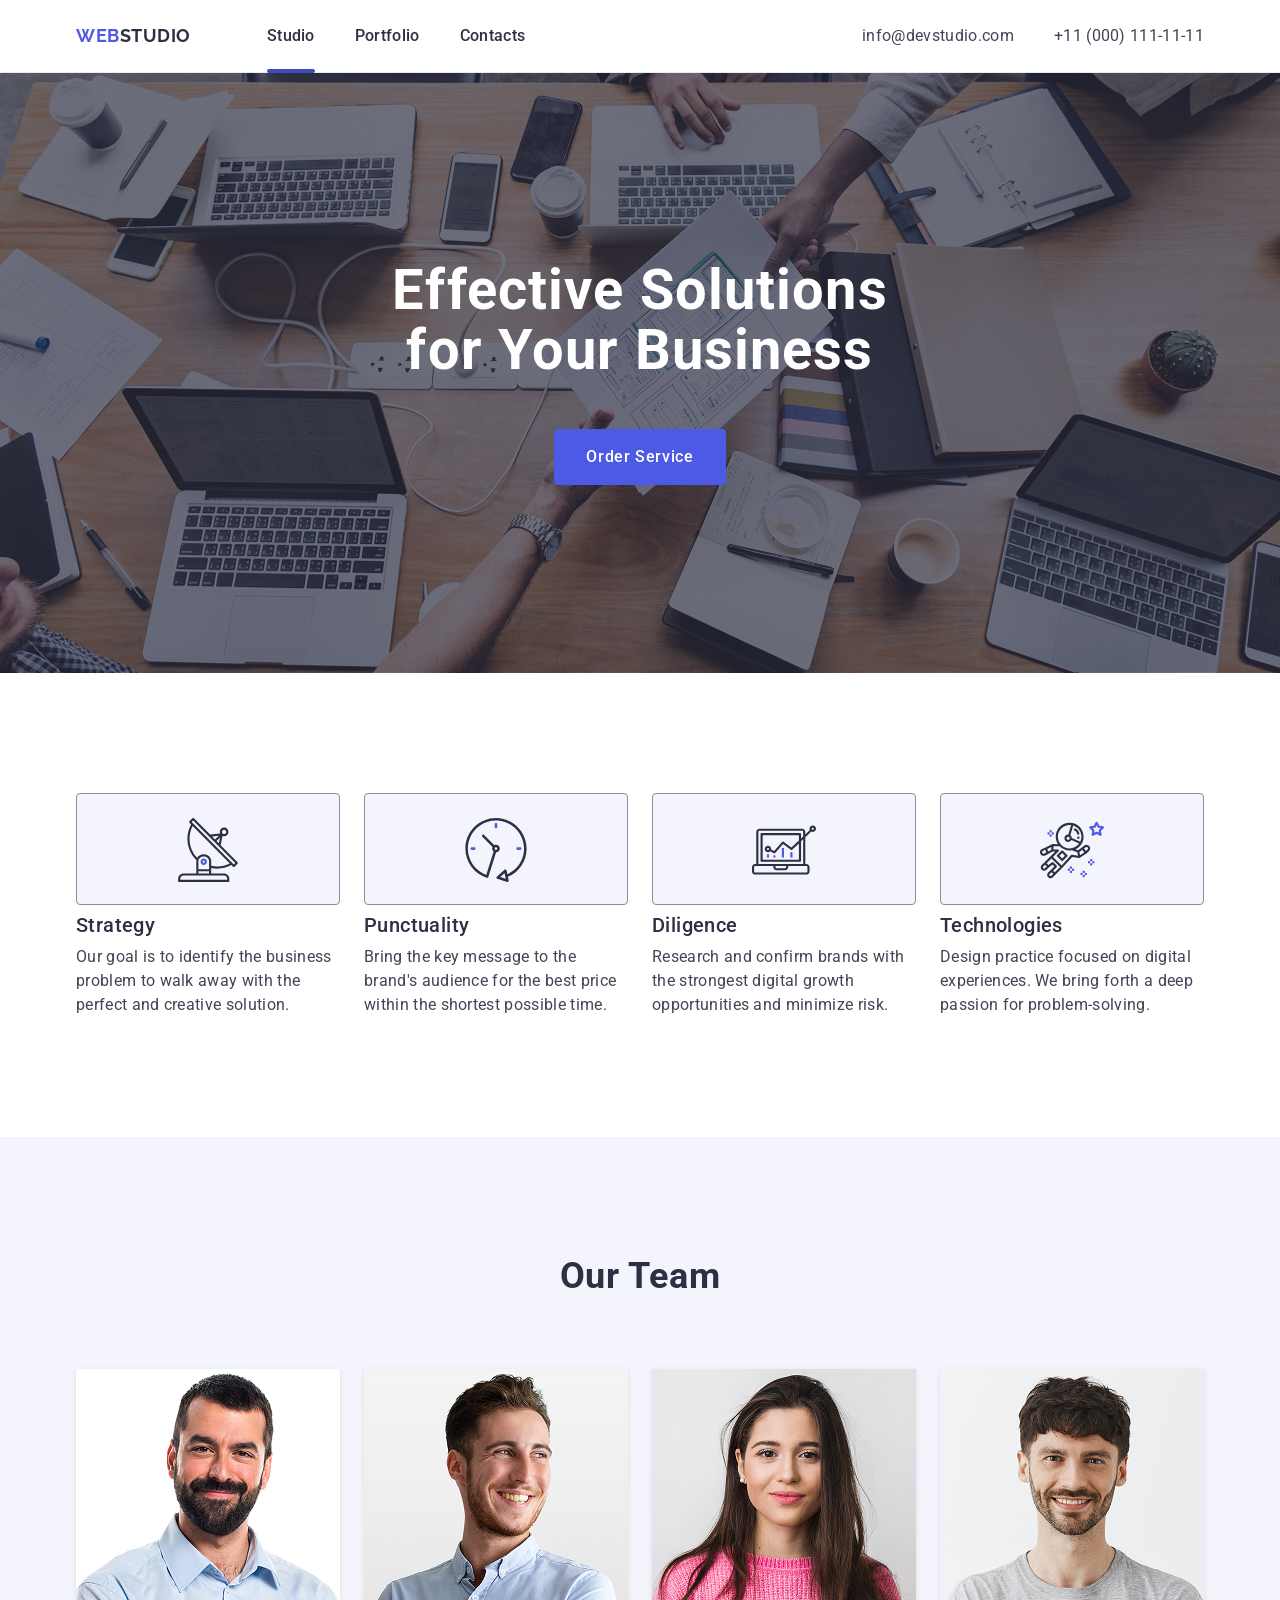
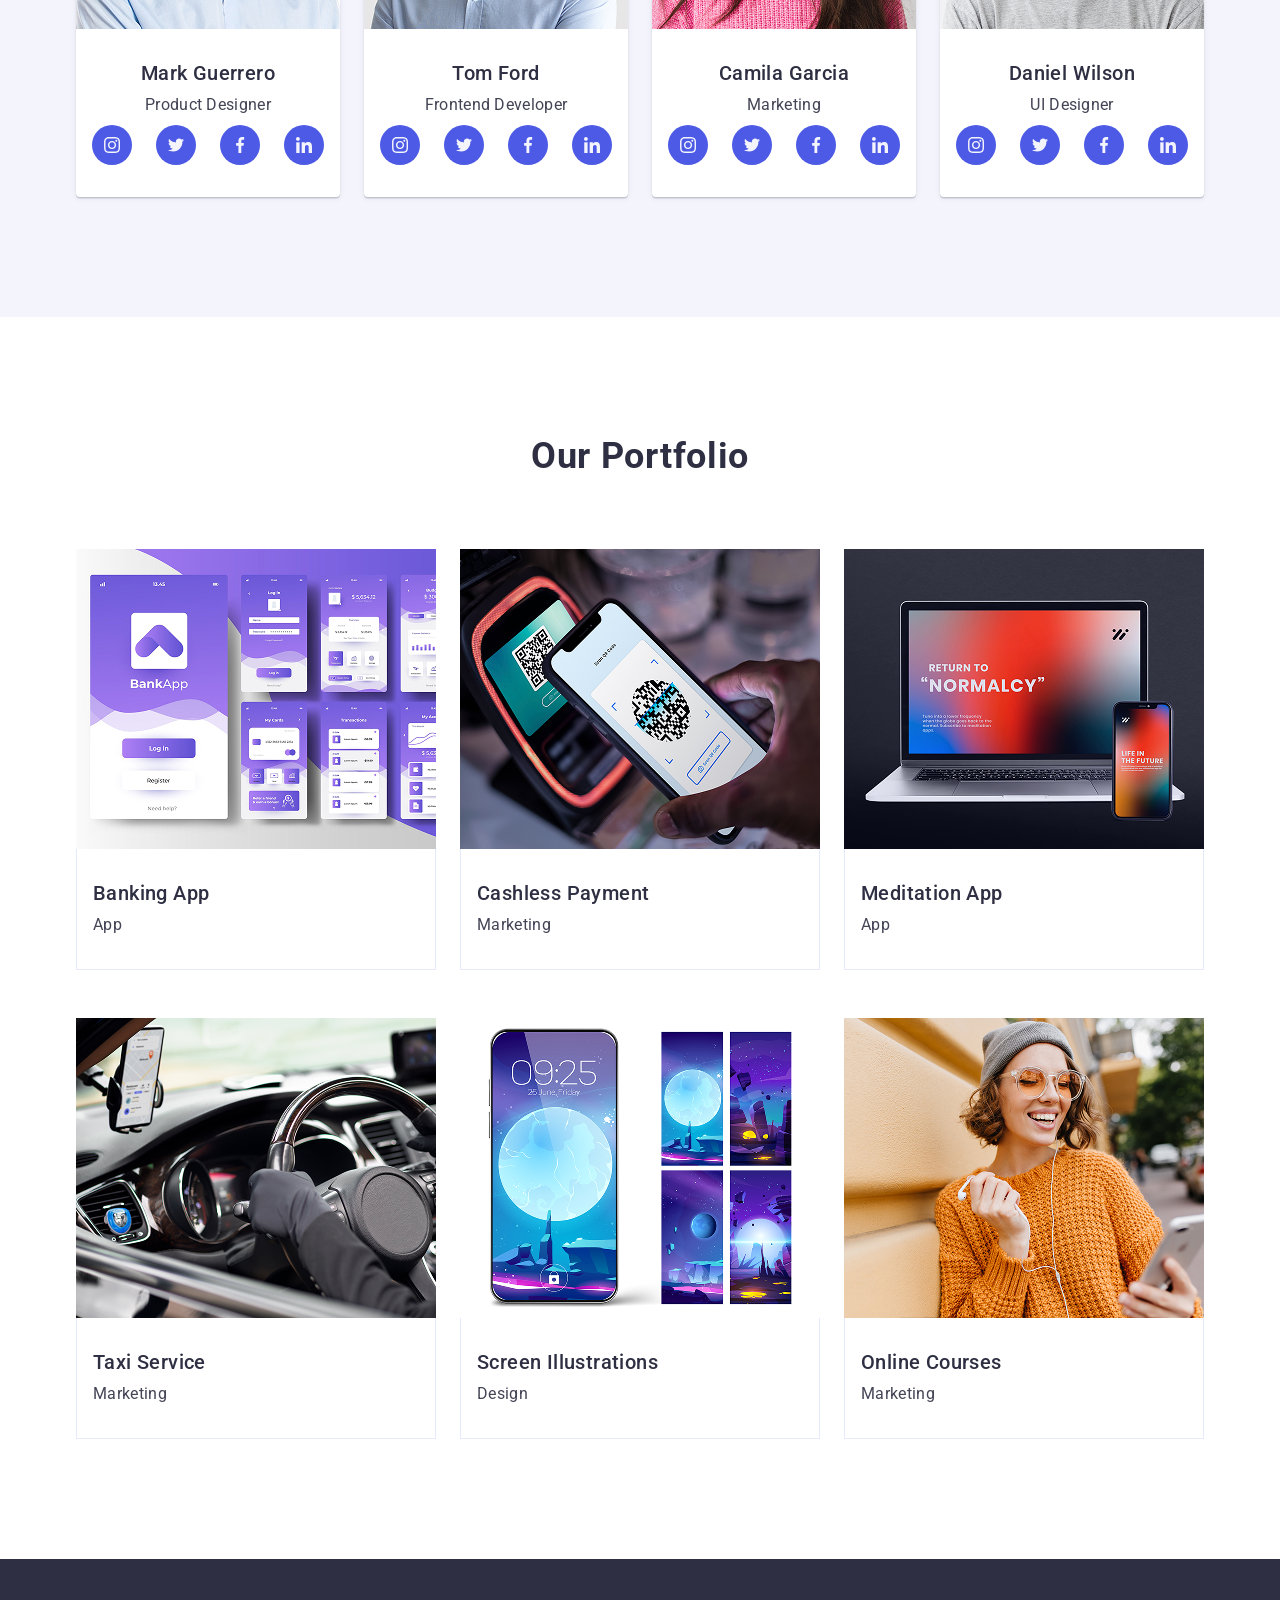
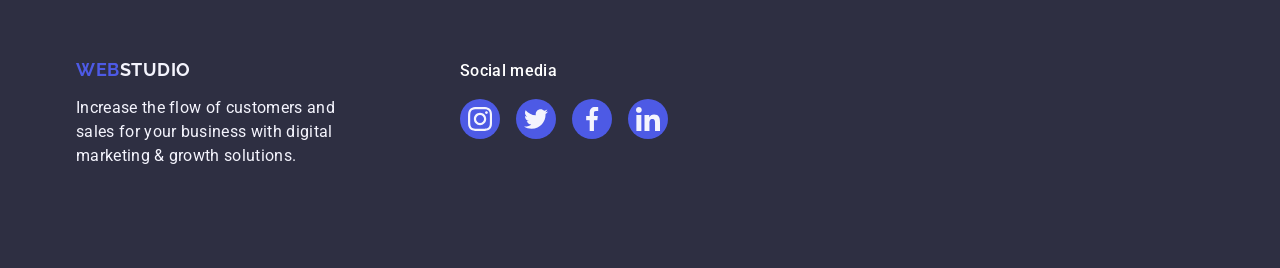
==== index.html @ d038e470 "Move files to root directory" ====
<!DOCTYPE html>
<html lang="en">

<head>
    <meta charset="UTF-8">
    <meta name="viewport" content="width=device-width, initial-scale=1.0">
    <title>WebStudio</title>
    <link rel="stylesheet" href="https://cdnjs.cloudflare.com/ajax/libs/modern-normalize/3.0.1/modern-normalize.min.css"
        integrity="sha512-q6WgHqiHlKyOqslT/lgBgodhd03Wp4BEqKeW6nNtlOY4quzyG3VoQKFrieaCeSnuVseNKRGpGeDU3qPmabCANg=="
        crossorigin="anonymous" referrerpolicy="no-referrer">
    <link rel="preconnect" href="https://fonts.googleapis.com">
    <link rel="preconnect" href="https://fonts.gstatic.com" crossorigin>
    <link href="https://fonts.googleapis.com/css2?family=Raleway:wght@700&family=Roboto:wght@400;500;700&display=swap"
        rel="stylesheet">
    <link rel="stylesheet" href="./css/styles.css">
</head>

<body>

    <header class="header">
        <div class="container header-container">

            <nav class="header-nav">
                <a class="header-logo" href="./index.html"><span class="header-logo-blue">Web</span>Studio</a>
                <ul class="header-menu">
                    <li><a class="header-link current" href="./index.html">Studio</a></li>
                    <li><a class="header-link" href="">Portfolio</a></li>
                    <li><a class="header-link" href="">Contacts</a></li>
                </ul>
            </nav>

            <address class="header-address">
                <ul class="header-contacts-list">
                    <li><a class="header-contacts" href="mailto:info@devstudio.com">info@devstudio.com</a></li>
                    <li><a class="header-contacts" href="tel:+110001111111">+11 (000) 111-11-11</a></li>
                </ul>
            </address>

        </div>
    </header>

    <main>
        <section class="hero">
            <div class="container">
                <h1 class="hero-title">Effective Solutions for Your Business</h1>
                <button class="hero-button" type="button">Order Service</button>
            </div>
        </section>

        <section class="our-features">
            <div class="container">
                <h2 class="visually-hidden">Our Features</h2>
                <ul class="features-list">
                    <li class="features-item">
                        <div class="icon-wrapper">
                            <svg class="features-icon" width="64" height="64" aria-hidden="true">
                                <use href="./images/icons.svg#icon-antenna"></use>
                            </svg>
                        </div>
                        <h3 class="features-h">Strategy</h3>
                        <p class="features-text">Our goal is to identify the business problem to walk away with the perfect
                            and creative solution.</p>
                    </li>
                
                    <li class="features-item">
                        <div class="icon-wrapper">
                            <svg class="features-icon" width="64" height="64" aria-hidden="true">
                                <use href="./images/icons.svg#icon-clock"></use>
                            </svg>
                        </div>
                        <h3 class="features-h">Punctuality</h3>
                        <p class="features-text">Bring the key message to the brand's audience for the best price within the
                            shortest possible time.</p>
                    </li>
                
                    <li class="features-item">
                        <div class="icon-wrapper">
                            <svg class="features-icon" width="64" height="64" aria-hidden="true">
                                <use href="./images/icons.svg#icon-diagram"></use>
                            </svg>
                        </div>
                        <h3 class="features-h">Diligence</h3>
                        <p class="features-text">Research and confirm brands with the strongest digital growth opportunities
                            and minimize risk.</p>
                    </li>
                
                    <li class="features-item">
                        <div class="icon-wrapper">
                            <svg class="features-icon" width="64" height="64" aria-hidden="true">
                                <use href="./images/icons.svg#icon-astronaut"></use>
                            </svg>
                        </div>
                        <h3 class="features-h">Technologies</h3>
                        <p class="features-text">Design practice focused on digital experiences. We bring forth a deep
                            passion for problem-solving.</p>
                    </li>
                </ul>
            </div>
        </section>

        <section class="team">
            <div class="container">
            <h2 class="our-team">Our Team</h2>
            <ul class="team-list">
                <li class="team-item">
                    <img src="./images/product.png" alt="Product Designer" width="264" height="260">
                    <div class="team-text">
                        <h3 class="team-members">Mark Guerrero</h3>
                        <p class="team-position">Product Designer</p>
                        <ul class="social-list">
                            <li class="social-item">
                                <div class="team-wrapper">
                                    <svg class="social-icon" width="16" height="16" aria-hidden="true">
                                        <use href="./images/icons.svg#icon-instagram"></use>
                                    </svg>
                                </div>
                            </li>
                        
                            <li class="social-item">
                                <div class="team-wrapper">
                                    <svg class="social-icon" width="16" height="16" aria-hidden="true">
                                        <use href="./images/icons.svg#icon-twitter"></use>
                                    </svg>
                                </div>
                            </li>
                        
                            <li class="social-item">
                                <div class="team-wrapper">
                                    <svg class="social-icon" width="16" height="16" aria-hidden="true">
                                        <use href="./images/icons.svg#icon-facebook"></use>
                                    </svg>
                                </div>
                            </li>
                        
                            <li class="social-item">
                                <div class="team-wrapper">
                                    <svg class="social-icon" width="16" height="16" aria-hidden="true">
                                        <use href="./images/icons.svg#icon-linkedin"></use>
                                    </svg>
                                </div>
                            </li>
                        </ul>
                    </div>
                </li>
            
                <li class="team-item">
                    <img src="./images/frontend.png" alt="Frontend Developer" width="264" height="260">
                    <div class="team-text">
                        <h3 class="team-members">Tom Ford</h3>
                        <p class="team-position">Frontend Developer</p>
                        <ul class="social-list">
                            <li class="social-item">
                                <div class="team-wrapper">
                                    <svg class="social-icon" width="16" height="16" aria-hidden="true">
                                        <use href="./images/icons.svg#icon-instagram"></use>
                                    </svg>
                                </div>
                            </li>
                        
                            <li class="social-item">
                                <div class="team-wrapper">
                                    <svg class="social-icon" width="16" height="16" aria-hidden="true">
                                        <use href="./images/icons.svg#icon-twitter"></use>
                                    </svg>
                                </div>
                            </li>
                        
                            <li class="social-item">
                                <div class="team-wrapper">
                                    <svg class="social-icon" width="16" height="16" aria-hidden="true">
                                        <use href="./images/icons.svg#icon-facebook"></use>
                                    </svg>
                                </div>
                            </li>
                        
                            <li class="social-item">
                                <div class="team-wrapper">
                                    <svg class="social-icon" width="16" height="16" aria-hidden="true">
                                        <use href="./images/icons.svg#icon-linkedin"></use>
                                    </svg>
                                </div>
                            </li>
                        </ul>
                    </div>
                </li>
            
                <li class="team-item">
                    <img src="./images/marketing.png" alt="Marketing" width="264" height="260">
                    <div class="team-text">
                        <h3 class="team-members">Camila Garcia</h3>
                        <p class="team-position">Marketing</p>
                        <ul class="social-list">
                            <li class="social-item">
                                <div class="team-wrapper">
                                    <svg class="social-icon" width="16" height="16" aria-hidden="true">
                                        <use href="./images/icons.svg#icon-instagram"></use>
                                    </svg>
                                </div>
                            </li>
                        
                            <li class="social-item">
                                <div class="team-wrapper">
                                    <svg class="social-icon" width="16" height="16" aria-hidden="true">
                                        <use href="./images/icons.svg#icon-twitter"></use>
                                    </svg>
                                </div>
                            </li>
                        
                            <li class="social-item">
                                <div class="team-wrapper">
                                    <svg class="social-icon" width="16" height="16" aria-hidden="true">
                                        <use href="./images/icons.svg#icon-facebook"></use>
                                    </svg>
                                </div>
                            </li>
                        
                            <li class="social-item">
                                <div class="team-wrapper">
                                    <svg class="social-icon" width="16" height="16" aria-hidden="true">
                                        <use href="./images/icons.svg#icon-linkedin"></use>
                                    </svg>
                                </div>
                            </li>
                        </ul>
                    </div>
                </li>
            
                <li class="team-item">
                    <img src="./images/designer.png" alt="UI Designer" width="264" height="260">
                    <div class="team-text">
                        <h3 class="team-members">Daniel Wilson</h3>
                        <p class="team-position">UI Designer</p>
                        <ul class="social-list">
                            <li class="social-item">
                                <div class="team-wrapper">
                                    <svg class="social-icon" width="16" height="16" aria-hidden="true">
                                        <use href="./images/icons.svg#icon-instagram"></use>
                                    </svg>
                                </div>
                            </li>
                        
                            <li class="social-item">
                                <div class="team-wrapper">
                                    <svg class="social-icon" width="16" height="16" aria-hidden="true">
                                        <use href="./images/icons.svg#icon-twitter"></use>
                                    </svg>
                                </div>
                            </li>
                        
                            <li class="social-item">
                                <div class="team-wrapper">
                                    <svg class="social-icon" width="16" height="16" aria-hidden="true">
                                        <use href="./images/icons.svg#icon-facebook"></use>
                                    </svg>
                                </div>
                            </li>
                        
                            <li class="social-item">
                                <div class="team-wrapper">
                                    <svg class="social-icon" width="16" height="16" aria-hidden="true">
                                        <use href="./images/icons.svg#icon-linkedin"></use>
                                    </svg>
                                </div>
                            </li>
                        </ul>
                    </div>
                </li>
            </ul>

            </div>
        </section>

        <section class="portfolio">
            <div class="container">
                <h2 class="our-portfolio">Our Portfolio</h2>
                <ul class="portfolio-list">
                    <li class="portfolio-item">
                        <img src="./images/App.jpg" alt="Banking app" width="360" height="300">
                        <div class="portfolio-text-style">
                            <h3 class="portfolio-progs">Banking App</h3>
                            <p class="portfolio-text">App</p>
                        </div>
                    </li>
                    <li class="portfolio-item">
                        <div class="portfolio-thumb">
                            <img src="./images/Payment.jpg" alt="Cashless Payment" width="360" height="300">
                    
                            <p class="portfolio-overlay">
                                14 Stylish and User-Friendly App Design Concepts · Task Manager App · Calorie Tracker App · Exotic Fruit
                                Ecommerce App · Cloud Storage App
                            </p>
                        </div>
                    
                        <div class="portfolio-text-style">
                            <h3 class="portfolio-progs">Cashless Payment</h3>
                            <p class="portfolio-text">Marketing</p>
                        </div>
                    </li>
                    <li class="portfolio-item">
                        <img src="./images/Meditation.jpg" alt="Meditation app" width="360" height="300">
                        <div class="portfolio-text-style">
                            <h3 class="portfolio-progs">Meditation App</h3>
                            <p class="portfolio-text">App</p>
                        </div>
                    </li>
                    <li class="portfolio-item">
                        <img src="./images/Taxi.jpg" alt="Taxi service" width="360" height="300">
                        <div class="portfolio-text-style">
                            <h3 class="portfolio-progs">Taxi Service</h3>
                            <p class="portfolio-text">Marketing</p>
                        </div>
                    </li>
                    <li class="portfolio-item">
                        <img src="./images/Screen.jpg" alt="Screen Illustrations" width="360" height="300">
                        <div class="portfolio-text-style">
                            <h3 class="portfolio-progs">Screen Illustrations</h3>
                            <p class="portfolio-text">Design</p>
                        </div>
                    </li>
                    <li class="portfolio-item">
                        <img src="./images/Courses.jpg" alt="Online Courses" width="360" height="300">
                        <div class="portfolio-text-style">
                            <h3 class="portfolio-progs">Online Courses</h3>
                            <p class="portfolio-text">Marketing</p>
                        </div>
                    </li>
                </ul>
            </div>
        </section>
    </main>

    <footer class="footer">
        <div class="container footer-container">
    
            <div class="footer-logo-wrapper">
                <a class="footer-logo" href="./index.html"><span class="footer-logo-blue">Web</span>Studio</a>
                <p class="footer-slogan">Increase the flow of customers and sales for your business with digital marketing &
                    growth solutions.</p>
            </div>
    
            <div class="footer-social">
                <p class="footer-social-text">Social media</p>
                <ul class="social-list footer-social-list">
                    <li class="social-item">
                        <a href="" class="footer-social-link">
                            <svg class="social-icon" width="24" height="24" aria-hidden="true">
                                <use href="./images/icons.svg#icon-instagram"></use>
                            </svg>
                        </a>
                    </li>
                    <li class="social-item">
                        <a href="" class="footer-social-link">
                            <svg class="social-icon" width="24" height="24" aria-hidden="true">
                                <use href="./images/icons.svg#icon-twitter"></use>
                            </svg>
                        </a>
                    </li>
                    <li class="social-item">
                        <a href="" class="footer-social-link">
                            <svg class="social-icon" width="24" height="24" aria-hidden="true">
                                <use href="./images/icons.svg#icon-facebook"></use>
                            </svg>
                        </a>
                    </li>
                    <li class="social-item">
                        <a href="" class="footer-social-link">
                            <svg class="social-icon" width="24" height="24" aria-hidden="true">
                                <use href="./images/icons.svg#icon-linkedin"></use>
                            </svg>
                        </a>
                    </li>
                </ul>
            </div>
    
        </div>
    </footer>
</body>

</html>
---- css/styles.css ----
/* Глобальні налаштування */
/* Глобальне скидання маржинів та падінгів */
h1,
h2,
h3,
h4,
h5,
h6,
p {
    margin: 0;
    padding: 0;
}

body {
    font-family: "Roboto", sans-serif;
    color: #434455;
    background-color: #ffffff;
}

ul {
    margin: 0;
    padding: 0;
    list-style: none;
}

a {
    text-decoration: none;
}

img {
    display: block;
    max-width: 100%;
    height: auto;

}
address {
    font-style: normal;
}


html {
    box-sizing: border-box;
}

*,
*::before,
*::after {
    box-sizing: inherit;
}

/* Контейнер */
.container {
    max-width: 1158px;
    margin: 0 auto;
    padding: 0 15px;
}

/* Header*/
.header {
    border-bottom: 1px solid #e7e9fc;
}

/* Logo+Menu+Contacts */
.header-container {
    display: flex;
    align-items: center;
    justify-content: space-between;
}

/* Menu line */
.header-nav {
    display: flex;
    align-items: center;
}

/* Logo */
.header-logo {
    font-family: "Raleway", sans-serif;
    font-weight: 700;
    font-size: 18px;
    line-height: 1.17;
    letter-spacing: 0.03em;
    text-transform: uppercase;
    color: #2e2f42;
    padding: 24px 0;
    margin-right: 76px;
    display: inline-block;
}

.header-logo-blue {
    color: #4d5ae5;
}

/* */
.header-menu {
    display: flex;
    gap: 40px;
}

/* Links */
.header-link {
    font-weight: 500;
    font-size: 16px;
    line-height: 1.5;
    letter-spacing: 0.02em;
    color: #2e2f42;
    padding: 24px 0;
    display: block;
    position: relative;
}

.header-link.current::after {
    content: "";
    position: absolute;
    left: 0;
    bottom: -1px;
    width: 100%;
    height: 4px;
    background-color: #404bbf;
    border-radius: 2px;
}

.header-link:hover,
.header-link:focus {
    color: #404bbf;
}

/* Contacts */
.header-address {
    font-style: normal;
    margin-left: auto;
}

/* Contacts List */
.header-contacts-list {
    display: flex;
    gap: 40px;
}

.header-contacts {
    font-size: 16px;
    line-height: 1.5;
    letter-spacing: 0.02em;
    color: #434455;
}

.header-contacts:hover,
.header-contacts:focus {
    color: #404bbf;
}

/* HERO */
.hero {
    background-image: linear-gradient(rgba(46, 47, 66, 0.7), rgba(46, 47, 66, 0.7)), url("../images/people-office\ 1.jpg");
    background-size: cover;
    background-position: center;
    max-width: 1440px;
    margin: 0 auto;
    padding: 188px 0;
    text-align: center;
}

.hero-title {
    font-size: 56px;
    line-height: 1.07;
    letter-spacing: 0.02em;
    color: #ffffff;
    max-width: 496px;
    margin: 0 auto 48px auto;
}

.hero-button {
    font-family: "Roboto", sans-serif;
    font-weight: 500;
    font-size: 16px;
    line-height: 1.5;
    letter-spacing: 0.04em;
    color: #ffffff;
    background-color: #4d5ae5;
    cursor: pointer;
    border: none;
    border-radius: 4px;
    padding: 16px 32px;
    display: inline-block;
}

.hero-button:hover,
.hero-button:focus {
    background-color: #404bbf;
}

/* Our Features */

.visually-hidden {    /* Сховав елемент*/
    position: absolute;
    width: 1px;
    height: 1px;
    margin: -1px;
    border: 0;
    padding: 0;
    white-space: nowrap;
    clip-path: inset(100%);
    clip: rect(0 0 0 0);
    overflow: hidden;
}

.our-features{
    padding: 120px 0;
}

.features-list {
    display: flex;
    gap: 24px;
}

.features-item {
    width: calc((100% - 72px) / 4);
}

.features-h {
    font-family: "Roboto", sans-serif;
        font-weight: 500;
        font-size: 20px;
        line-height: 1.2;
        letter-spacing: 0.02em;
        color: #2e2f42;
        margin-top: 8px;
        margin-bottom: 8px;
}

.features-text {
    font-family: "Roboto", sans-serif;
        font-size: 16px;
        line-height: 1.5;
        letter-spacing: 0.02em;
        color: #434455;
}

.icon-wrapper{
    display: flex;
    justify-content: center;
    border: 1px solid #8e8f99;
    border-radius: 4px;
    width: 264px;
    height: 112px;
    background: #f4f4fd;
    

}

.features-icon{
    margin-top: 24px;
    margin-bottom: 24px;
}

/* Team */

.team {
    background: #f4f4fd;
    padding: 120px 0;
}

.our-team {
    font-family: "Roboto", sans-serif;
        font-weight: 700;
        font-size: 36px;
        line-height: 1.11;
        letter-spacing: 0.02em;
        text-align: center;
        color: #2e2f42;
        margin-bottom: 72px;
}

.team-list {
    display: flex;
    gap: 24px;
}

.team-item {
        background: #fff;
        box-shadow: 
        0px 1px 6px rgba(46, 47, 66, 0.08),
        0px 1px 1px rgba(46, 47, 66, 0.16),
        0px 2px 1px rgba(46, 47, 66, 0.08);
        border-radius: 0px 0px 4px 4px;
        width: calc((100% - 72px) / 4);
}

.team-members{
    font-family: "Roboto", sans-serif;
        font-weight: 500;
        font-size: 20px;
        line-height: 1.2;
        letter-spacing: 0.02em;
        text-align: center;
        color: #2e2f42;
        margin-bottom: 8px;
}

.team-position {
    font-family: "Roboto", sans-serif;
        font-size: 16px;
        line-height: 1.5;
        letter-spacing: 0.02em;
        text-align: center;
        color: #434455;
        margin-bottom: 8px;
}

.team-text {
    padding: 32px 16px;
    text-align: center;
}

.social-list {
    display: flex;
    justify-content: center;
    gap: 24px;
    list-style-type: none;
    padding: 0;
    margin: 0;
    margin-top: 8px;
}

.team-wrapper{
    display: flex;
        justify-content: center;
        align-items: center;
        width: 40px;
        height: 40px;
        background-color: #4d5ae5;
        border-radius: 50%;
}

.social-icon{
    fill: #f4f4fd;
}

/* Portfolio */

.portfolio {
    padding: 120px 0;
}

.our-portfolio {
    font-family: "Roboto", sans-serif;
        font-weight: 700;
        font-size: 36px;
        line-height: 1.11;
        letter-spacing: 0.02em;
        text-align: center;
        color: #2e2f42;
        margin-bottom: 72px;
}

.portfolio-list {
    display: flex;
    gap: 24px;
    flex-wrap: wrap;
    row-gap: 48px;
}

.portfolio-item {
    width: calc((100% - 48px) / 3);
    transition: box-shadow 250ms cubic-bezier(0.4, 0, 0.2, 1);
}

.portfolio-progs {
    font-family: "Roboto", sans-serif;
        font-weight: 500;
        font-size: 20px;
        line-height: 1.2;
        letter-spacing: 0.02em;
        color: #2e2f42;
        margin-bottom: 8px;
}

.portfolio-item:hover {
    box-shadow: 0px 1px 6px rgba(46, 47, 66, 0.08),
        0px 1px 1px rgba(46, 47, 66, 0.16),
        0px 2px 1px rgba(46, 47, 66, 0.08);
}

.portfolio-thumb {
    position: relative;
    overflow: hidden;
}

.portfolio-overlay {
    position: absolute;
    top: 0;
    left: 0;
    width: 100%;
    height: 100%;
    padding: 40px 32px;
    background-color: #4d5ae5;
    color: #f4f4fd;
    margin: 0;
    transform: translateY(100%);
    transition: transform 250ms cubic-bezier(0.4, 0, 0.2, 1);
}

.portfolio-item:hover .portfolio-overlay {
    transform: translateY(0);
}

.portfolio-text-style{
    padding: 32px 16px;
    border: 1px solid #E7E9FC;
    border-top: none;
}

.portfolio-text {
font-family: "Roboto", sans-serif;
    font-size: 16px;
    line-height: 1.5;
    letter-spacing: 0.02em;
    color: #434455;
}

/* Footer */

.footer{
    background: #2e2f42;
    padding: 100px 0;
}

.footer-logo-blue{
    color: #4d5ae5;
}

.footer-logo{
    font-family: "Raleway", sans-serif;
        font-weight: 700;
        font-size: 18px;
        line-height: 1.17;
        letter-spacing: 0.03em;
        text-transform: uppercase;
        color: #f4f4fd;
        display: inline-block;
        margin-bottom: 16px;
}

.footer-slogan{
    font-family: "Roboto", sans-serif;
        font-size: 16px;
        line-height: 1.5;
        letter-spacing: 0.02em;
        color: #f4f4fd;
        max-width: 264px;
}


.footer-container {
    display: flex;
    align-items: baseline;
}


.footer-logo-wrapper {
    margin-right: 120px;
}


.footer-social-text {
    font-weight: 500;
    font-size: 16px;
    line-height: 1.5;
    letter-spacing: 0.02em;
    color: #ffffff;
    margin-bottom: 16px;
}


.footer-social-list {
    gap: 16px;
}


.footer-social-link {
    display: flex;
    align-items: center;
    justify-content: center;
    width: 40px;
    height: 40px;
    background-color: #4d5ae5;
    border-radius: 50%;
    transition: background-color 250ms cubic-bezier(0.4, 0, 0.2, 1);
}
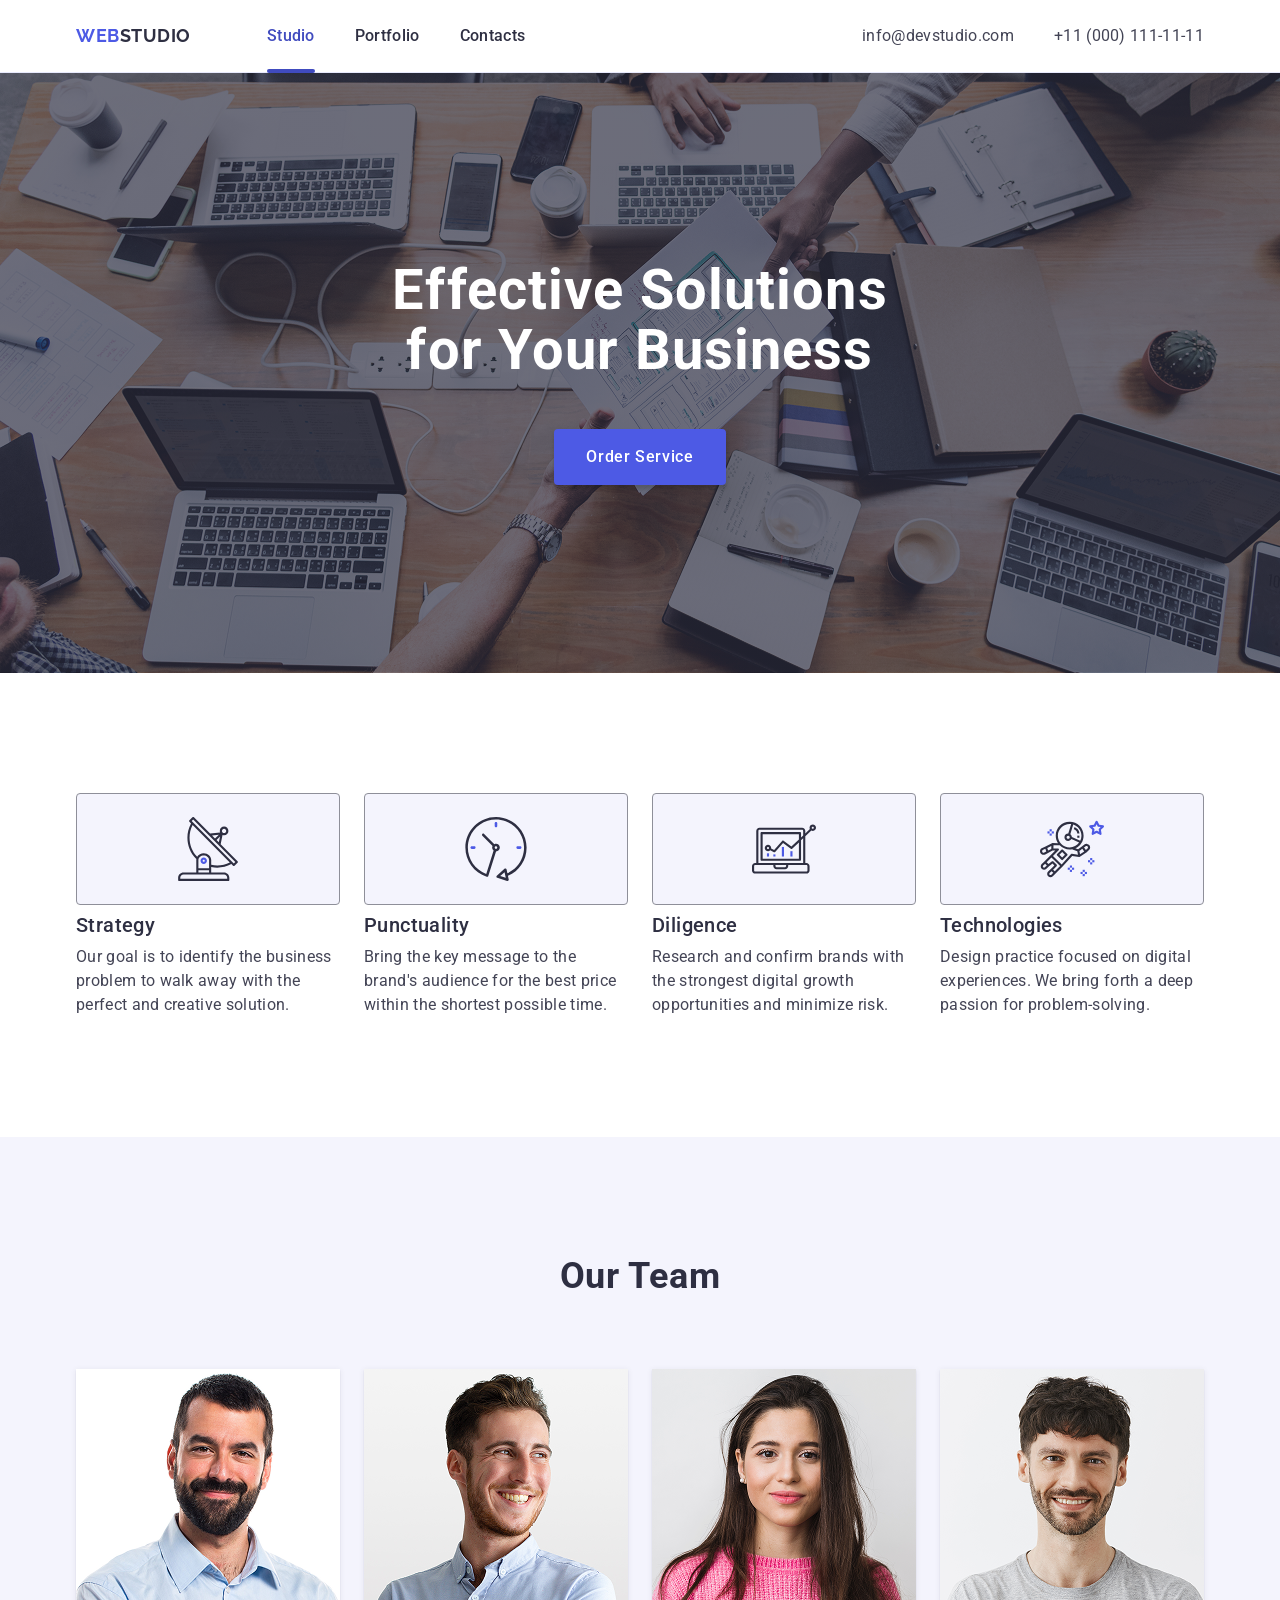
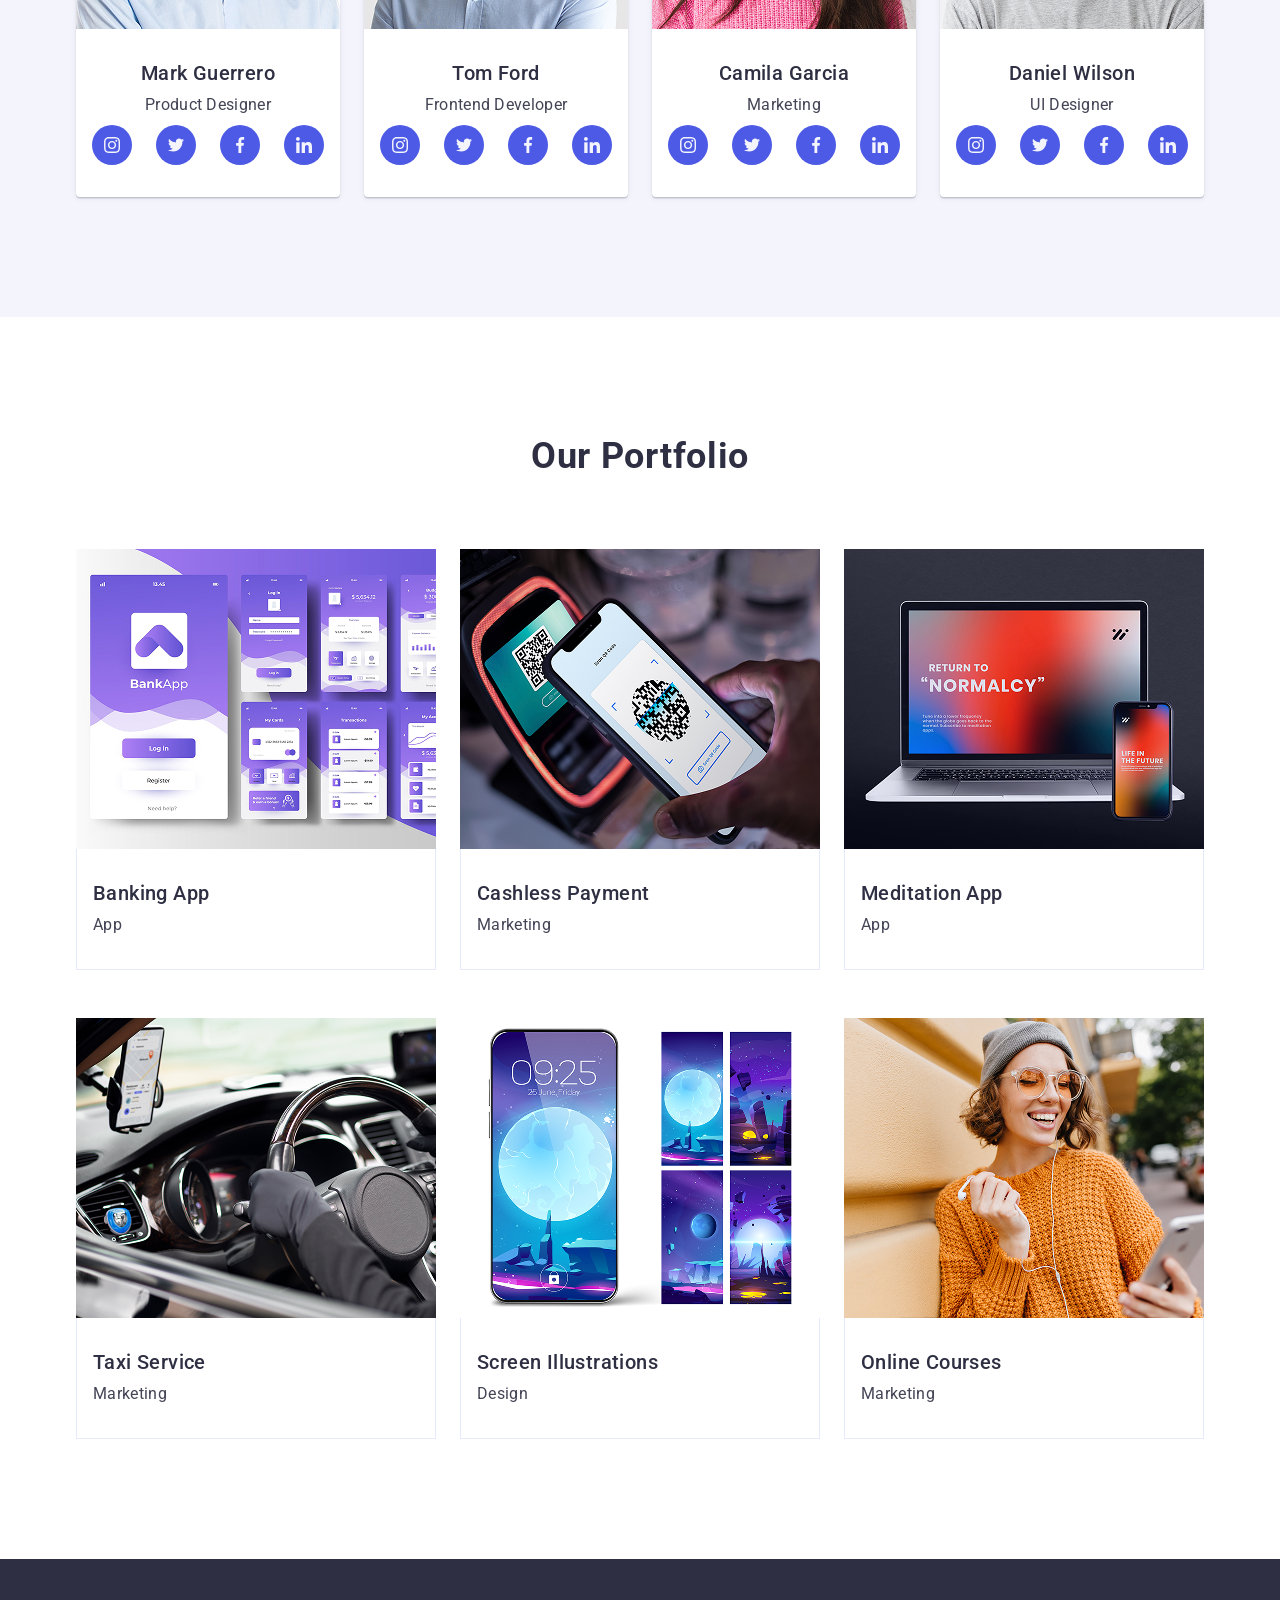
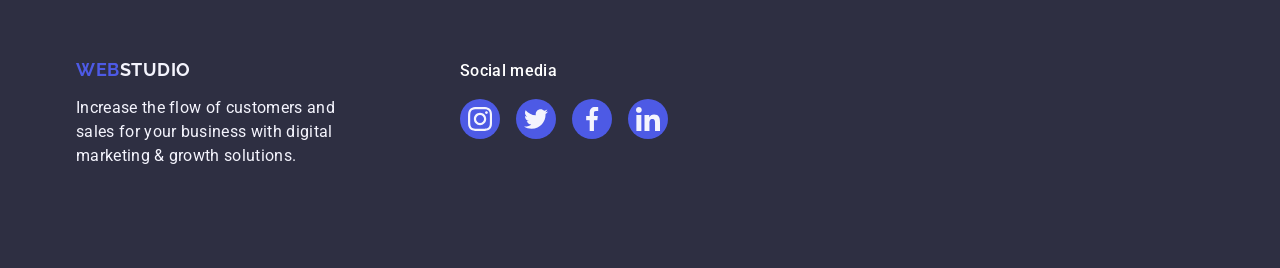
==== commit 84723d1f: "Update" ====
--- a/index.html
+++ b/index.html
@@ -19,7 +19,6 @@
 
     <header class="header">
         <div class="container header-container">
-
             <nav class="header-nav">
                 <a class="header-logo" href="./index.html"><span class="header-logo-blue">Web</span>Studio</a>
                 <ul class="header-menu">
@@ -28,14 +27,12 @@
                     <li><a class="header-link" href="">Contacts</a></li>
                 </ul>
             </nav>
-
             <address class="header-address">
                 <ul class="header-contacts-list">
                     <li><a class="header-contacts" href="mailto:info@devstudio.com">info@devstudio.com</a></li>
                     <li><a class="header-contacts" href="tel:+110001111111">+11 (000) 111-11-11</a></li>
                 </ul>
             </address>
-
         </div>
     </header>
 
@@ -58,10 +55,11 @@
                             </svg>
                         </div>
                         <h3 class="features-h">Strategy</h3>
-                        <p class="features-text">Our goal is to identify the business problem to walk away with the perfect
+                        <p class="features-text">Our goal is to identify the business problem to walk away with the
+                            perfect
                             and creative solution.</p>
                     </li>
-                
+
                     <li class="features-item">
                         <div class="icon-wrapper">
                             <svg class="features-icon" width="64" height="64" aria-hidden="true">
@@ -69,10 +67,11 @@
                             </svg>
                         </div>
                         <h3 class="features-h">Punctuality</h3>
-                        <p class="features-text">Bring the key message to the brand's audience for the best price within the
+                        <p class="features-text">Bring the key message to the brand's audience for the best price within
+                            the
                             shortest possible time.</p>
                     </li>
-                
+
                     <li class="features-item">
                         <div class="icon-wrapper">
                             <svg class="features-icon" width="64" height="64" aria-hidden="true">
@@ -80,10 +79,11 @@
                             </svg>
                         </div>
                         <h3 class="features-h">Diligence</h3>
-                        <p class="features-text">Research and confirm brands with the strongest digital growth opportunities
+                        <p class="features-text">Research and confirm brands with the strongest digital growth
+                            opportunities
                             and minimize risk.</p>
                     </li>
-                
+
                     <li class="features-item">
                         <div class="icon-wrapper">
                             <svg class="features-icon" width="64" height="64" aria-hidden="true">
@@ -100,172 +100,160 @@
 
         <section class="team">
             <div class="container">
-            <h2 class="our-team">Our Team</h2>
-            <ul class="team-list">
-                <li class="team-item">
-                    <img src="./images/product.png" alt="Product Designer" width="264" height="260">
-                    <div class="team-text">
-                        <h3 class="team-members">Mark Guerrero</h3>
-                        <p class="team-position">Product Designer</p>
-                        <ul class="social-list">
-                            <li class="social-item">
-                                <div class="team-wrapper">
-                                    <svg class="social-icon" width="16" height="16" aria-hidden="true">
-                                        <use href="./images/icons.svg#icon-instagram"></use>
-                                    </svg>
-                                </div>
-                            </li>
-                        
-                            <li class="social-item">
-                                <div class="team-wrapper">
-                                    <svg class="social-icon" width="16" height="16" aria-hidden="true">
-                                        <use href="./images/icons.svg#icon-twitter"></use>
-                                    </svg>
-                                </div>
-                            </li>
-                        
-                            <li class="social-item">
-                                <div class="team-wrapper">
-                                    <svg class="social-icon" width="16" height="16" aria-hidden="true">
-                                        <use href="./images/icons.svg#icon-facebook"></use>
-                                    </svg>
-                                </div>
-                            </li>
-                        
-                            <li class="social-item">
-                                <div class="team-wrapper">
-                                    <svg class="social-icon" width="16" height="16" aria-hidden="true">
-                                        <use href="./images/icons.svg#icon-linkedin"></use>
-                                    </svg>
-                                </div>
-                            </li>
-                        </ul>
-                    </div>
-                </li>
-            
-                <li class="team-item">
-                    <img src="./images/frontend.png" alt="Frontend Developer" width="264" height="260">
-                    <div class="team-text">
-                        <h3 class="team-members">Tom Ford</h3>
-                        <p class="team-position">Frontend Developer</p>
-                        <ul class="social-list">
-                            <li class="social-item">
-                                <div class="team-wrapper">
-                                    <svg class="social-icon" width="16" height="16" aria-hidden="true">
-                                        <use href="./images/icons.svg#icon-instagram"></use>
-                                    </svg>
-                                </div>
-                            </li>
-                        
-                            <li class="social-item">
-                                <div class="team-wrapper">
-                                    <svg class="social-icon" width="16" height="16" aria-hidden="true">
-                                        <use href="./images/icons.svg#icon-twitter"></use>
-                                    </svg>
-                                </div>
-                            </li>
-                        
-                            <li class="social-item">
-                                <div class="team-wrapper">
-                                    <svg class="social-icon" width="16" height="16" aria-hidden="true">
-                                        <use href="./images/icons.svg#icon-facebook"></use>
-                                    </svg>
-                                </div>
-                            </li>
-                        
-                            <li class="social-item">
-                                <div class="team-wrapper">
-                                    <svg class="social-icon" width="16" height="16" aria-hidden="true">
-                                        <use href="./images/icons.svg#icon-linkedin"></use>
-                                    </svg>
-                                </div>
-                            </li>
-                        </ul>
-                    </div>
-                </li>
-            
-                <li class="team-item">
-                    <img src="./images/marketing.png" alt="Marketing" width="264" height="260">
-                    <div class="team-text">
-                        <h3 class="team-members">Camila Garcia</h3>
-                        <p class="team-position">Marketing</p>
-                        <ul class="social-list">
-                            <li class="social-item">
-                                <div class="team-wrapper">
-                                    <svg class="social-icon" width="16" height="16" aria-hidden="true">
-                                        <use href="./images/icons.svg#icon-instagram"></use>
-                                    </svg>
-                                </div>
-                            </li>
-                        
-                            <li class="social-item">
-                                <div class="team-wrapper">
-                                    <svg class="social-icon" width="16" height="16" aria-hidden="true">
-                                        <use href="./images/icons.svg#icon-twitter"></use>
-                                    </svg>
-                                </div>
-                            </li>
-                        
-                            <li class="social-item">
-                                <div class="team-wrapper">
-                                    <svg class="social-icon" width="16" height="16" aria-hidden="true">
-                                        <use href="./images/icons.svg#icon-facebook"></use>
-                                    </svg>
-                                </div>
-                            </li>
-                        
-                            <li class="social-item">
-                                <div class="team-wrapper">
-                                    <svg class="social-icon" width="16" height="16" aria-hidden="true">
-                                        <use href="./images/icons.svg#icon-linkedin"></use>
-                                    </svg>
-                                </div>
-                            </li>
-                        </ul>
-                    </div>
-                </li>
-            
-                <li class="team-item">
-                    <img src="./images/designer.png" alt="UI Designer" width="264" height="260">
-                    <div class="team-text">
-                        <h3 class="team-members">Daniel Wilson</h3>
-                        <p class="team-position">UI Designer</p>
-                        <ul class="social-list">
-                            <li class="social-item">
-                                <div class="team-wrapper">
-                                    <svg class="social-icon" width="16" height="16" aria-hidden="true">
-                                        <use href="./images/icons.svg#icon-instagram"></use>
-                                    </svg>
-                                </div>
-                            </li>
-                        
-                            <li class="social-item">
-                                <div class="team-wrapper">
-                                    <svg class="social-icon" width="16" height="16" aria-hidden="true">
-                                        <use href="./images/icons.svg#icon-twitter"></use>
-                                    </svg>
-                                </div>
-                            </li>
-                        
-                            <li class="social-item">
-                                <div class="team-wrapper">
-                                    <svg class="social-icon" width="16" height="16" aria-hidden="true">
-                                        <use href="./images/icons.svg#icon-facebook"></use>
-                                    </svg>
-                                </div>
-                            </li>
-                        
-                            <li class="social-item">
-                                <div class="team-wrapper">
-                                    <svg class="social-icon" width="16" height="16" aria-hidden="true">
-                                        <use href="./images/icons.svg#icon-linkedin"></use>
-                                    </svg>
-                                </div>
-                            </li>
-                        </ul>
-                    </div>
-                </li>
-            </ul>
+                <h2 class="our-team">Our Team</h2>
+                <ul class="team-list">
+                    <li class="team-item">
+                        <img src="./images/product.png" alt="Mark Guerrero" width="264" height="260">
+                        <div class="team-text">
+                            <h3 class="team-members">Mark Guerrero</h3>
+                            <p class="team-position">Product Designer</p>
+                            <ul class="social-list">
+                                <li class="social-item">
+                                    <a href="" class="social-link">
+                                        <svg class="social-icon" width="16" height="16" aria-hidden="true">
+                                            <use href="./images/icons.svg#icon-instagram"></use>
+                                        </svg>
+                                    </a>
+                                </li>
+                                <li class="social-item">
+                                    <a href="" class="social-link">
+                                        <svg class="social-icon" width="16" height="16" aria-hidden="true">
+                                            <use href="./images/icons.svg#icon-twitter"></use>
+                                        </svg>
+                                    </a>
+                                </li>
+                                <li class="social-item">
+                                    <a href="" class="social-link">
+                                        <svg class="social-icon" width="16" height="16" aria-hidden="true">
+                                            <use href="./images/icons.svg#icon-facebook"></use>
+                                        </svg>
+                                    </a>
+                                </li>
+                                <li class="social-item">
+                                    <a href="" class="social-link">
+                                        <svg class="social-icon" width="16" height="16" aria-hidden="true">
+                                            <use href="./images/icons.svg#icon-linkedin"></use>
+                                        </svg>
+                                    </a>
+                                </li>
+                            </ul>
+                        </div>
+                    </li>
+
+                    <li class="team-item">
+                        <img src="./images/frontend.png" alt="Tom Ford" width="264" height="260">
+                        <div class="team-text">
+                            <h3 class="team-members">Tom Ford</h3>
+                            <p class="team-position">Frontend Developer</p>
+                            <ul class="social-list">
+                                <li class="social-item">
+                                    <a href="" class="social-link">
+                                        <svg class="social-icon" width="16" height="16" aria-hidden="true">
+                                            <use href="./images/icons.svg#icon-instagram"></use>
+                                        </svg>
+                                    </a>
+                                </li>
+                                <li class="social-item">
+                                    <a href="" class="social-link">
+                                        <svg class="social-icon" width="16" height="16" aria-hidden="true">
+                                            <use href="./images/icons.svg#icon-twitter"></use>
+                                        </svg>
+                                    </a>
+                                </li>
+                                <li class="social-item">
+                                    <a href="" class="social-link">
+                                        <svg class="social-icon" width="16" height="16" aria-hidden="true">
+                                            <use href="./images/icons.svg#icon-facebook"></use>
+                                        </svg>
+                                    </a>
+                                </li>
+                                <li class="social-item">
+                                    <a href="" class="social-link">
+                                        <svg class="social-icon" width="16" height="16" aria-hidden="true">
+                                            <use href="./images/icons.svg#icon-linkedin"></use>
+                                        </svg>
+                                    </a>
+                                </li>
+                            </ul>
+                        </div>
+                    </li>
+
+                    <li class="team-item">
+                        <img src="./images/marketing.png" alt="Camila Garcia" width="264" height="260">
+                        <div class="team-text">
+                            <h3 class="team-members">Camila Garcia</h3>
+                            <p class="team-position">Marketing</p>
+                            <ul class="social-list">
+                                <li class="social-item">
+                                    <a href="" class="social-link">
+                                        <svg class="social-icon" width="16" height="16" aria-hidden="true">
+                                            <use href="./images/icons.svg#icon-instagram"></use>
+                                        </svg>
+                                    </a>
+                                </li>
+                                <li class="social-item">
+                                    <a href="" class="social-link">
+                                        <svg class="social-icon" width="16" height="16" aria-hidden="true">
+                                            <use href="./images/icons.svg#icon-twitter"></use>
+                                        </svg>
+                                    </a>
+                                </li>
+                                <li class="social-item">
+                                    <a href="" class="social-link">
+                                        <svg class="social-icon" width="16" height="16" aria-hidden="true">
+                                            <use href="./images/icons.svg#icon-facebook"></use>
+                                        </svg>
+                                    </a>
+                                </li>
+                                <li class="social-item">
+                                    <a href="" class="social-link">
+                                        <svg class="social-icon" width="16" height="16" aria-hidden="true">
+                                            <use href="./images/icons.svg#icon-linkedin"></use>
+                                        </svg>
+                                    </a>
+                                </li>
+                            </ul>
+                        </div>
+                    </li>
+
+                    <li class="team-item">
+                        <img src="./images/designer.png" alt="Daniel Wilson" width="264" height="260">
+                        <div class="team-text">
+                            <h3 class="team-members">Daniel Wilson</h3>
+                            <p class="team-position">UI Designer</p>
+                            <ul class="social-list">
+                                <li class="social-item">
+                                    <a href="" class="social-link">
+                                        <svg class="social-icon" width="16" height="16" aria-hidden="true">
+                                            <use href="./images/icons.svg#icon-instagram"></use>
+                                        </svg>
+                                    </a>
+                                </li>
+                                <li class="social-item">
+                                    <a href="" class="social-link">
+                                        <svg class="social-icon" width="16" height="16" aria-hidden="true">
+                                            <use href="./images/icons.svg#icon-twitter"></use>
+                                        </svg>
+                                    </a>
+                                </li>
+                                <li class="social-item">
+                                    <a href="" class="social-link">
+                                        <svg class="social-icon" width="16" height="16" aria-hidden="true">
+                                            <use href="./images/icons.svg#icon-facebook"></use>
+                                        </svg>
+                                    </a>
+                                </li>
+                                <li class="social-item">
+                                    <a href="" class="social-link">
+                                        <svg class="social-icon" width="16" height="16" aria-hidden="true">
+                                            <use href="./images/icons.svg#icon-linkedin"></use>
+                                        </svg>
+                                    </a>
+                                </li>
+                            </ul>
+                        </div>
+                    </li>
+                </ul>
 
             </div>
         </section>
@@ -275,7 +263,13 @@
                 <h2 class="our-portfolio">Our Portfolio</h2>
                 <ul class="portfolio-list">
                     <li class="portfolio-item">
-                        <img src="./images/App.jpg" alt="Banking app" width="360" height="300">
+                        <div class="portfolio-thumb">
+                            <img src="./images/App.jpg" alt="Banking app" width="360" height="300">
+                            <p class="portfolio-overlay">
+                                14 Guided Sales Excellence Survey Tool for Store Management is a software application to
+                                help you examine your business
+                            </p>
+                        </div>
                         <div class="portfolio-text-style">
                             <h3 class="portfolio-progs">Banking App</h3>
                             <p class="portfolio-text">App</p>
@@ -284,41 +278,62 @@
                     <li class="portfolio-item">
                         <div class="portfolio-thumb">
                             <img src="./images/Payment.jpg" alt="Cashless Payment" width="360" height="300">
-                    
-                            <p class="portfolio-overlay">
-                                14 Stylish and User-Friendly App Design Concepts · Task Manager App · Calorie Tracker App · Exotic Fruit
+                            <p class="portfolio-overlay">
+                                14 Stylish and User-Friendly App Design Concepts · Task Manager App · Calorie Tracker
+                                App · Exotic Fruit
                                 Ecommerce App · Cloud Storage App
                             </p>
                         </div>
-                    
                         <div class="portfolio-text-style">
                             <h3 class="portfolio-progs">Cashless Payment</h3>
                             <p class="portfolio-text">Marketing</p>
                         </div>
                     </li>
                     <li class="portfolio-item">
-                        <img src="./images/Meditation.jpg" alt="Meditation app" width="360" height="300">
+                        <div class="portfolio-thumb">
+                            <img src="./images/Meditation.jpg" alt="Meditation app" width="360" height="300">
+                            <p class="portfolio-overlay">
+                                Experience peaceful mind with our new Meditation App designed for your daily relaxation
+                                routine
+                            </p>
+                        </div>
                         <div class="portfolio-text-style">
                             <h3 class="portfolio-progs">Meditation App</h3>
                             <p class="portfolio-text">App</p>
                         </div>
                     </li>
                     <li class="portfolio-item">
-                        <img src="./images/Taxi.jpg" alt="Taxi service" width="360" height="300">
+                        <div class="portfolio-thumb">
+                            <img src="./images/Taxi.jpg" alt="Taxi service" width="360" height="300">
+                            <p class="portfolio-overlay">
+                                Get your ride in minutes with our fast and reliable Taxi Service solutions
+                            </p>
+                        </div>
                         <div class="portfolio-text-style">
                             <h3 class="portfolio-progs">Taxi Service</h3>
                             <p class="portfolio-text">Marketing</p>
                         </div>
                     </li>
                     <li class="portfolio-item">
-                        <img src="./images/Screen.jpg" alt="Screen Illustrations" width="360" height="300">
+                        <div class="portfolio-thumb">
+                            <img src="./images/Screen.jpg" alt="Screen Illustrations" width="360" height="300">
+                            <p class="portfolio-overlay">
+                                Beautiful and unique screen illustrations to make your project stand out from the crowd
+                            </p>
+                        </div>
                         <div class="portfolio-text-style">
                             <h3 class="portfolio-progs">Screen Illustrations</h3>
                             <p class="portfolio-text">Design</p>
                         </div>
                     </li>
                     <li class="portfolio-item">
-                        <img src="./images/Courses.jpg" alt="Online Courses" width="360" height="300">
+                        <div class="portfolio-thumb">
+                            <img src="./images/Courses.jpg" alt="Online Courses" width="360" height="300">
+                            <p class="portfolio-overlay">
+                                Learn new skills with our professional online courses designed for modern digital
+                                careers
+                            </p>
+                        </div>
                         <div class="portfolio-text-style">
                             <h3 class="portfolio-progs">Online Courses</h3>
                             <p class="portfolio-text">Marketing</p>
@@ -331,13 +346,14 @@
 
     <footer class="footer">
         <div class="container footer-container">
-    
+
             <div class="footer-logo-wrapper">
                 <a class="footer-logo" href="./index.html"><span class="footer-logo-blue">Web</span>Studio</a>
-                <p class="footer-slogan">Increase the flow of customers and sales for your business with digital marketing &
+                <p class="footer-slogan">Increase the flow of customers and sales for your business with digital
+                    marketing &
                     growth solutions.</p>
             </div>
-    
+
             <div class="footer-social">
                 <p class="footer-social-text">Social media</p>
                 <ul class="social-list footer-social-list">
@@ -371,7 +387,7 @@
                     </li>
                 </ul>
             </div>
-    
+
         </div>
     </footer>
 </body>
--- a/css/styles.css
+++ b/css/styles.css
@@ -1,5 +1,4 @@
 /* Глобальні налаштування */
-/* Глобальне скидання маржинів та падінгів */
 h1,
 h2,
 h3,
@@ -31,12 +30,11 @@
     display: block;
     max-width: 100%;
     height: auto;
-
-}
+}
+
 address {
     font-style: normal;
 }
-
 
 html {
     box-sizing: border-box;
@@ -55,25 +53,25 @@
     padding: 0 15px;
 }
 
-/* Header*/
+/* Header */
 .header {
     border-bottom: 1px solid #e7e9fc;
-}
-
-/* Logo+Menu+Contacts */
+    box-shadow: 0px 2px 1px rgba(46, 47, 66, 0.08),
+        0px 1px 1px rgba(46, 47, 66, 0.16),
+        0px 1px 6px rgba(46, 47, 66, 0.08);
+}
+
 .header-container {
     display: flex;
     align-items: center;
     justify-content: space-between;
 }
 
-/* Menu line */
 .header-nav {
     display: flex;
     align-items: center;
 }
 
-/* Logo */
 .header-logo {
     font-family: "Raleway", sans-serif;
     font-weight: 700;
@@ -91,13 +89,11 @@
     color: #4d5ae5;
 }
 
-/* */
 .header-menu {
     display: flex;
     gap: 40px;
 }
 
-/* Links */
 .header-link {
     font-weight: 500;
     font-size: 16px;
@@ -107,6 +103,11 @@
     padding: 24px 0;
     display: block;
     position: relative;
+    transition: color 250ms cubic-bezier(0.4, 0, 0.2, 1);
+}
+
+.header-link.current {
+    color: #404bbf;
 }
 
 .header-link.current::after {
@@ -125,13 +126,10 @@
     color: #404bbf;
 }
 
-/* Contacts */
 .header-address {
-    font-style: normal;
     margin-left: auto;
 }
 
-/* Contacts List */
 .header-contacts-list {
     display: flex;
     gap: 40px;
@@ -142,6 +140,7 @@
     line-height: 1.5;
     letter-spacing: 0.02em;
     color: #434455;
+    transition: color 250ms cubic-bezier(0.4, 0, 0.2, 1);
 }
 
 .header-contacts:hover,
@@ -151,7 +150,11 @@
 
 /* HERO */
 .hero {
-    background-image: linear-gradient(rgba(46, 47, 66, 0.7), rgba(46, 47, 66, 0.7)), url("../images/people-office\ 1.jpg");
+    background-color: #2e2f42;
+    background-image: linear-gradient(rgba(46, 47, 66, 0.7), rgba(46, 47, 66, 0.7)),
+        url("../images/people-office.jpg");
+    /* Перейменуйте файл на people-office.jpg */
+    background-repeat: no-repeat;
     background-size: cover;
     background-position: center;
     max-width: 1440px;
@@ -182,6 +185,9 @@
     border-radius: 4px;
     padding: 16px 32px;
     display: inline-block;
+    min-width: 169px;
+    transition: background-color 250ms cubic-bezier(0.4, 0, 0.2, 1);
+    box-shadow: 0px 4px 4px rgba(0, 0, 0, 0.15);
 }
 
 .hero-button:hover,
@@ -190,8 +196,7 @@
 }
 
 /* Our Features */
-
-.visually-hidden {    /* Сховав елемент*/
+.visually-hidden {
     position: absolute;
     width: 1px;
     height: 1px;
@@ -204,7 +209,7 @@
     overflow: hidden;
 }
 
-.our-features{
+.our-features {
     padding: 120px 0;
 }
 
@@ -218,57 +223,53 @@
 }
 
 .features-h {
-    font-family: "Roboto", sans-serif;
-        font-weight: 500;
-        font-size: 20px;
-        line-height: 1.2;
-        letter-spacing: 0.02em;
-        color: #2e2f42;
-        margin-top: 8px;
-        margin-bottom: 8px;
+    font-weight: 500;
+    font-size: 20px;
+    line-height: 1.2;
+    letter-spacing: 0.02em;
+    color: #2e2f42;
+    margin-top: 8px;
+    margin-bottom: 8px;
 }
 
 .features-text {
-    font-family: "Roboto", sans-serif;
-        font-size: 16px;
-        line-height: 1.5;
-        letter-spacing: 0.02em;
-        color: #434455;
-}
-
-.icon-wrapper{
+    font-size: 16px;
+    line-height: 1.5;
+    letter-spacing: 0.02em;
+    color: #434455;
+}
+
+.icon-wrapper {
     display: flex;
     justify-content: center;
+    align-items: center;
+    /* Виправлено: додано вертикальне центрування */
     border: 1px solid #8e8f99;
     border-radius: 4px;
-    width: 264px;
+    width: 100%;
     height: 112px;
     background: #f4f4fd;
-    
-
-}
-
-.features-icon{
-    margin-top: 24px;
-    margin-bottom: 24px;
+}
+
+.features-icon {
+    margin: 0;
+    /* Виправлено: прибрано зовнішні відступи */
 }
 
 /* Team */
-
 .team {
     background: #f4f4fd;
     padding: 120px 0;
 }
 
 .our-team {
-    font-family: "Roboto", sans-serif;
-        font-weight: 700;
-        font-size: 36px;
-        line-height: 1.11;
-        letter-spacing: 0.02em;
-        text-align: center;
-        color: #2e2f42;
-        margin-bottom: 72px;
+    font-weight: 700;
+    font-size: 36px;
+    line-height: 1.11;
+    letter-spacing: 0.02em;
+    text-align: center;
+    color: #2e2f42;
+    margin-bottom: 72px;
 }
 
 .team-list {
@@ -277,34 +278,12 @@
 }
 
 .team-item {
-        background: #fff;
-        box-shadow: 
-        0px 1px 6px rgba(46, 47, 66, 0.08),
+    background: #fff;
+    box-shadow: 0px 1px 6px rgba(46, 47, 66, 0.08),
         0px 1px 1px rgba(46, 47, 66, 0.16),
         0px 2px 1px rgba(46, 47, 66, 0.08);
-        border-radius: 0px 0px 4px 4px;
-        width: calc((100% - 72px) / 4);
-}
-
-.team-members{
-    font-family: "Roboto", sans-serif;
-        font-weight: 500;
-        font-size: 20px;
-        line-height: 1.2;
-        letter-spacing: 0.02em;
-        text-align: center;
-        color: #2e2f42;
-        margin-bottom: 8px;
-}
-
-.team-position {
-    font-family: "Roboto", sans-serif;
-        font-size: 16px;
-        line-height: 1.5;
-        letter-spacing: 0.02em;
-        text-align: center;
-        color: #434455;
-        margin-bottom: 8px;
+    border-radius: 0px 0px 4px 4px;
+    width: calc((100% - 72px) / 4);
 }
 
 .team-text {
@@ -312,45 +291,62 @@
     text-align: center;
 }
 
+.team-members {
+    font-weight: 500;
+    font-size: 20px;
+    line-height: 1.2;
+    letter-spacing: 0.02em;
+    color: #2e2f42;
+    margin-bottom: 8px;
+}
+
+.team-position {
+    font-size: 16px;
+    line-height: 1.5;
+    letter-spacing: 0.02em;
+    color: #434455;
+    margin-bottom: 8px;
+}
+
 .social-list {
     display: flex;
     justify-content: center;
     gap: 24px;
-    list-style-type: none;
-    padding: 0;
-    margin: 0;
-    margin-top: 8px;
-}
-
-.team-wrapper{
-    display: flex;
-        justify-content: center;
-        align-items: center;
-        width: 40px;
-        height: 40px;
-        background-color: #4d5ae5;
-        border-radius: 50%;
-}
-
-.social-icon{
+}
+
+.social-link {
+    display: flex;
+    justify-content: center;
+    align-items: center;
+    width: 40px;
+    height: 40px;
+    background-color: #4d5ae5;
+    border-radius: 50%;
+    transition: background-color 250ms cubic-bezier(0.4, 0, 0.2, 1);
+}
+
+.social-link:hover,
+.social-link:focus {
+    background-color: #404bbf;
+}
+
+.social-icon {
     fill: #f4f4fd;
 }
 
 /* Portfolio */
-
 .portfolio {
     padding: 120px 0;
 }
 
 .our-portfolio {
-    font-family: "Roboto", sans-serif;
-        font-weight: 700;
-        font-size: 36px;
-        line-height: 1.11;
-        letter-spacing: 0.02em;
-        text-align: center;
-        color: #2e2f42;
-        margin-bottom: 72px;
+    font-weight: 700;
+    font-size: 36px;
+    line-height: 1.11;
+    letter-spacing: 0.02em;
+    text-align: center;
+    color: #2e2f42;
+    margin-bottom: 72px;
 }
 
 .portfolio-list {
@@ -363,16 +359,6 @@
 .portfolio-item {
     width: calc((100% - 48px) / 3);
     transition: box-shadow 250ms cubic-bezier(0.4, 0, 0.2, 1);
-}
-
-.portfolio-progs {
-    font-family: "Roboto", sans-serif;
-        font-weight: 500;
-        font-size: 20px;
-        line-height: 1.2;
-        letter-spacing: 0.02em;
-        color: #2e2f42;
-        margin-bottom: 8px;
 }
 
 .portfolio-item:hover {
@@ -395,7 +381,9 @@
     padding: 40px 32px;
     background-color: #4d5ae5;
     color: #f4f4fd;
-    margin: 0;
+    font-size: 16px;
+    line-height: 1.5;
+    letter-spacing: 0.02em;
     transform: translateY(100%);
     transition: transform 250ms cubic-bezier(0.4, 0, 0.2, 1);
 }
@@ -404,14 +392,22 @@
     transform: translateY(0);
 }
 
-.portfolio-text-style{
+.portfolio-text-style {
     padding: 32px 16px;
     border: 1px solid #E7E9FC;
     border-top: none;
 }
 
+.portfolio-progs {
+    font-weight: 500;
+    font-size: 20px;
+    line-height: 1.2;
+    letter-spacing: 0.02em;
+    color: #2e2f42;
+    margin-bottom: 8px;
+}
+
 .portfolio-text {
-font-family: "Roboto", sans-serif;
     font-size: 16px;
     line-height: 1.5;
     letter-spacing: 0.02em;
@@ -419,48 +415,43 @@
 }
 
 /* Footer */
-
-.footer{
+.footer {
     background: #2e2f42;
     padding: 100px 0;
 }
 
-.footer-logo-blue{
-    color: #4d5ae5;
-}
-
-.footer-logo{
-    font-family: "Raleway", sans-serif;
-        font-weight: 700;
-        font-size: 18px;
-        line-height: 1.17;
-        letter-spacing: 0.03em;
-        text-transform: uppercase;
-        color: #f4f4fd;
-        display: inline-block;
-        margin-bottom: 16px;
-}
-
-.footer-slogan{
-    font-family: "Roboto", sans-serif;
-        font-size: 16px;
-        line-height: 1.5;
-        letter-spacing: 0.02em;
-        color: #f4f4fd;
-        max-width: 264px;
-}
-
-
 .footer-container {
     display: flex;
     align-items: baseline;
 }
-
 
 .footer-logo-wrapper {
     margin-right: 120px;
 }
 
+.footer-logo {
+    font-family: "Raleway", sans-serif;
+    font-weight: 700;
+    font-size: 18px;
+    line-height: 1.17;
+    letter-spacing: 0.03em;
+    text-transform: uppercase;
+    color: #f4f4fd;
+    display: inline-block;
+    margin-bottom: 16px;
+}
+
+.footer-logo-blue {
+    color: #4d5ae5;
+}
+
+.footer-slogan {
+    font-size: 16px;
+    line-height: 1.5;
+    letter-spacing: 0.02em;
+    color: #f4f4fd;
+    max-width: 264px;
+}
 
 .footer-social-text {
     font-weight: 500;
@@ -471,11 +462,10 @@
     margin-bottom: 16px;
 }
 
-
 .footer-social-list {
+    display: flex;
     gap: 16px;
 }
-
 
 .footer-social-link {
     display: flex;
@@ -487,3 +477,9 @@
     border-radius: 50%;
     transition: background-color 250ms cubic-bezier(0.4, 0, 0.2, 1);
 }
+
+.footer-social-link:hover,
+.footer-social-link:focus {
+    background-color: #31d0aa;
+
+}
